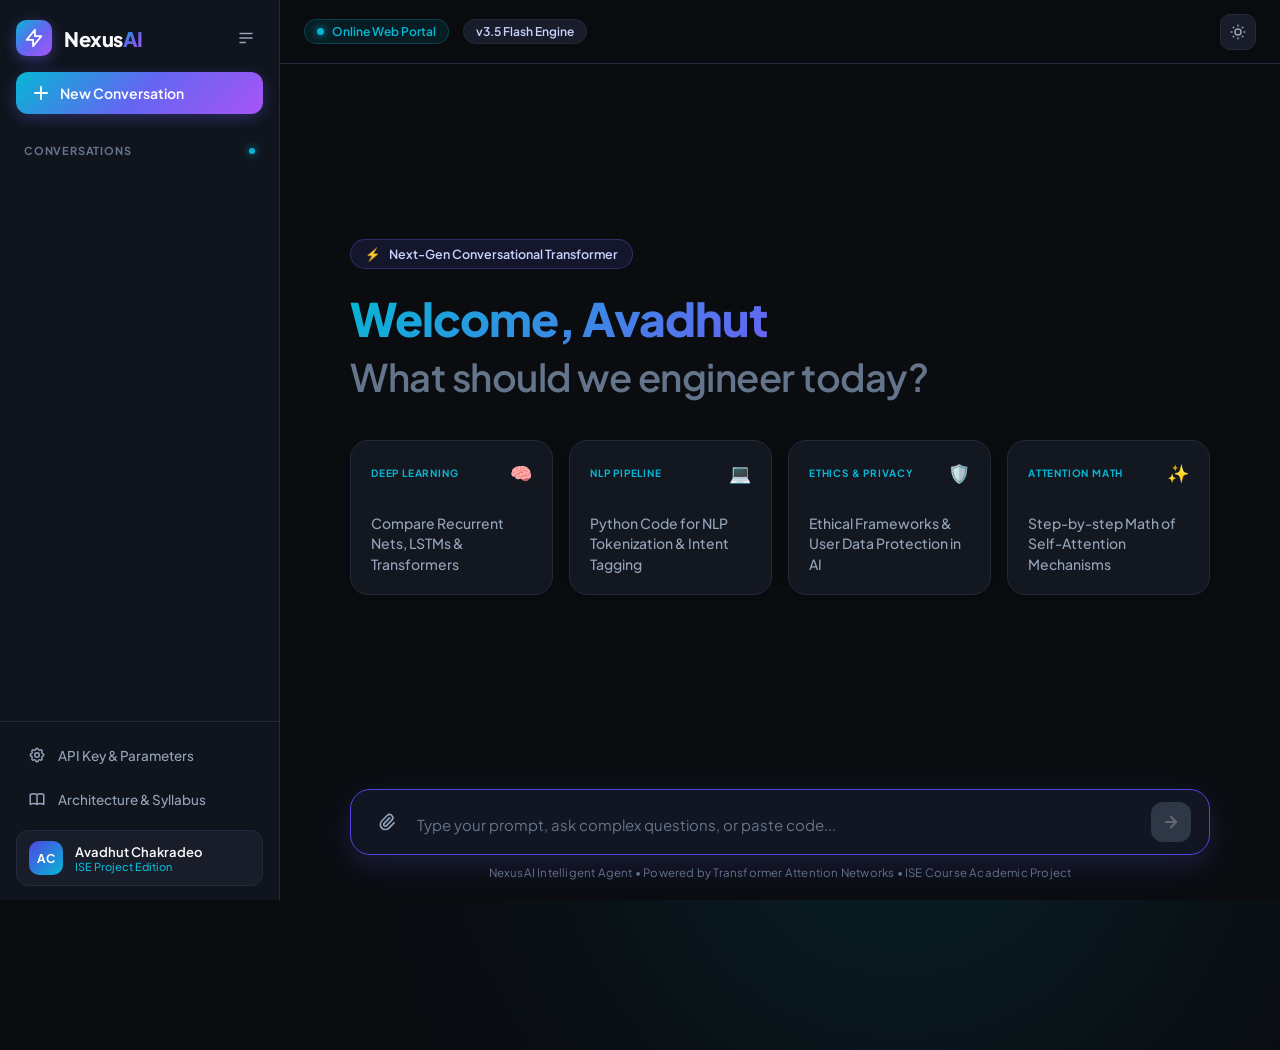
==== index.html @ 73dc9b7a "feat: initial commit for NexusAI - Conversational Intelligence Platform" ====
<!DOCTYPE html>
<html lang="en">
<head>
  <meta charset="UTF-8">
  <meta name="viewport" content="width=device-width, initial-scale=1.0">
  <title>NexusAI - Conversational Intelligence Platform</title>
  <!-- Cyber-Futuristic Favicon -->
  <link rel="icon" type="image/svg+xml" href="data:image/svg+xml,<svg xmlns='http://www.w3.org/2000/svg' viewBox='0 0 24 24'><path fill='%236366f1' d='M12 2L2 7l10 5 10-5-10-5zM2 17l10 5 10-5M2 12l10 5 10-5'/></svg>">
  <link rel="preconnect" href="https://fonts.googleapis.com">
  <link rel="preconnect" href="https://fonts.gstatic.com" crossorigin>
  <link href="https://fonts.googleapis.com/css2?family=Plus+Jakarta+Sans:wght@400;500;600;700;800&family=JetBrains+Mono:wght@400;500;600&display=swap" rel="stylesheet">
  <!-- Marked.js for Markdown -->
  <script src="https://cdn.jsdelivr.net/npm/marked/marked.min.js"></script>
  <!-- Highlight.js for Syntax Highlighting -->
  <link rel="stylesheet" href="https://cdnjs.cloudflare.com/ajax/libs/highlight.js/11.9.0/styles/tokyo-night-dark.min.css">
  <script src="https://cdnjs.cloudflare.com/ajax/libs/highlight.js/11.9.0/highlight.min.js"></script>
  <!-- KaTeX for Math -->
  <link rel="stylesheet" href="https://cdn.jsdelivr.net/npm/katex@0.16.9/dist/katex.min.css">
  <script src="https://cdn.jsdelivr.net/npm/katex@0.16.9/dist/katex.min.js"></script>
  <script src="https://cdn.jsdelivr.net/npm/katex@0.16.9/dist/contrib/auto-render.min.js"></script>
  <!-- Stylesheet -->
  <link rel="stylesheet" href="./static/css/style.css">
</head>
<body class="dark-theme">
  <!-- Glowing Background Ambient Spheres -->
  <div class="ambient-glow glow-1"></div>
  <div class="ambient-glow glow-2"></div>

  <div class="app-layout">
    <!-- Sidebar -->
    <aside class="sidebar" id="sidebar">
      <div class="sidebar-header">
        <div class="nexus-brand-wrapper">
          <div class="nexus-logo-icon">
            <svg viewBox="0 0 24 24" width="22" height="22" fill="none" stroke="currentColor" stroke-width="2">
              <path stroke-linecap="round" stroke-linejoin="round" d="M13 10V3L4 14h7v7l9-11h-7z" />
            </svg>
          </div>
          <span class="nexus-brand-text">Nexus<span class="brand-accent">AI</span></span>
        </div>
        <button class="icon-btn" id="toggle-sidebar-btn" title="Toggle Sidebar">
          <svg viewBox="0 0 24 24" width="18" height="18" fill="none" stroke="currentColor" stroke-width="2">
            <path stroke-linecap="round" stroke-linejoin="round" d="M4 6h16M4 12h16M4 18h7" />
          </svg>
        </button>
      </div>

      <div class="sidebar-action-wrap">
        <button class="new-chat-btn" id="new-chat-btn">
          <svg viewBox="0 0 24 24" width="18" height="18" fill="none" stroke="currentColor" stroke-width="2.5">
            <path stroke-linecap="round" stroke-linejoin="round" d="M12 4v16m8-8H4"/>
          </svg>
          <span class="btn-label">New Conversation</span>
        </button>
      </div>

      <div class="recent-chats-container">
        <div class="section-title">
          <span>Conversations</span>
          <span class="pulse-indicator"></span>
        </div>
        <div class="sessions-list" id="sessions-list">
          <!-- Dynamic Sessions Injected Here -->
        </div>
      </div>

      <div class="sidebar-footer">
        <button class="sidebar-item" id="open-settings-btn">
          <svg viewBox="0 0 24 24" width="18" height="18" fill="none" stroke="currentColor" stroke-width="2">
            <path stroke-linecap="round" stroke-linejoin="round" d="M10.325 4.317c.426-1.756 2.924-1.756 3.35 0a1.724 1.724 0 002.573 1.066c1.543-.94 3.31.826 2.37 2.37a1.724 1.724 0 001.065 2.572c1.756.426 1.756 2.924 0 3.35a1.724 1.724 0 00-1.066 2.573c.94 1.543-.826 3.31-2.37 2.37a1.724 1.724 0 00-2.572 1.065c-.426 1.756-2.924 1.756-3.35 0a1.724 1.724 0 00-2.573-1.066c-1.543.94-3.31-.826-2.37-2.37a1.724 1.724 0 00-1.065-2.572c-1.756-.426-1.756-2.924 0-3.35a1.724 1.724 0 001.066-2.573c-.94-1.543.826-3.31 2.37-2.37.996.608 2.296.07 2.572-1.065z" />
            <path stroke-linecap="round" stroke-linejoin="round" d="M15 12a3 3 0 11-6 0 3 3 0 016 0z" />
          </svg>
          <span class="label">API Key & Parameters</span>
        </button>
        <button class="sidebar-item" id="open-info-btn">
          <svg viewBox="0 0 24 24" width="18" height="18" fill="none" stroke="currentColor" stroke-width="2">
            <path stroke-linecap="round" stroke-linejoin="round" d="M12 6.253v13m0-13C10.832 5.477 9.246 5 7.5 5S4.168 5.477 3 6.253v13C4.168 18.477 5.754 18 7.5 18s3.332.477 4.5 1.253m0-13C13.168 5.477 14.754 5 16.5 5c1.747 0 3.332.477 4.5 1.253v13C19.832 18.477 18.247 18 16.5 18c-1.746 0-3.332.477-4.5 1.253" />
          </svg>
          <span class="label">Architecture & Syllabus</span>
        </button>
        <div class="user-profile-badge">
          <div class="user-avatar">AC</div>
          <div class="user-details">
            <span class="user-name">Avadhut Chakradeo</span>
            <span class="user-plan">ISE Project Edition</span>
          </div>
        </div>
      </div>
    </aside>

    <!-- Main Workspace -->
    <main class="main-content">
      <!-- Top Navbar -->
      <header class="top-nav">
        <div class="nav-left">
          <button class="mobile-toggle-btn" id="mobile-toggle-btn">
            <svg viewBox="0 0 24 24" width="22" height="22" fill="none" stroke="currentColor" stroke-width="2">
              <path stroke-linecap="round" stroke-linejoin="round" d="M4 6h16M4 12h16M4 18h16"/>
            </svg>
          </button>
          <div class="app-chip">
            <span class="status-dot"></span>
            <span class="status-name" id="portal-status-label">Online Web Portal</span>
          </div>
          <span class="model-badge" id="current-model-tag">v3.5 Flash Engine</span>
        </div>
        <div class="nav-actions">
          <button class="theme-toggle-btn" id="theme-toggle-btn" title="Toggle theme">
            <svg class="sun-icon" viewBox="0 0 24 24" width="18" height="18" fill="none" stroke="currentColor" stroke-width="2">
              <path stroke-linecap="round" stroke-linejoin="round" d="M12 3v1m0 16v1m9-9h-1M4 12H3m15.364 6.364l-.707-.707M6.343 6.343l-.707-.707m12.728 0l-.707.707M6.343 17.657l-.707.707M16 12a4 4 0 11-8 0 4 4 0 018 0z" />
            </svg>
          </button>
        </div>
      </header>

      <!-- Chat Feed -->
      <div class="chat-container" id="chat-container">
        <!-- Hero / Greeting Screen (Shown when empty chat) -->
        <div class="hero-screen" id="hero-screen">
          <div class="hero-badge">
            <span class="badge-icon">⚡</span>
            <span>Next-Gen Conversational Transformer</span>
          </div>
          <div class="hero-gradient-text">
            <h1>Welcome, Avadhut</h1>
            <h2>What should we engineer today?</h2>
          </div>
          <div class="starter-cards-grid">
            <div class="starter-card" data-prompt="Explain the difference between RNNs, LSTMs, and Transformers in Chatbot architectures with diagrammatic workflows.">
              <div class="card-header">
                <span class="card-tag">DEEP LEARNING</span>
                <span class="card-icon">🧠</span>
              </div>
              <div class="card-text">Compare Recurrent Nets, LSTMs & Transformers</div>
            </div>
            <div class="starter-card" data-prompt="Provide complete Python code implementing Text Preprocessing, TF-IDF feature extraction, and Naive Bayes Intent Classification.">
              <div class="card-header">
                <span class="card-tag">NLP PIPELINE</span>
                <span class="card-icon">💻</span>
              </div>
              <div class="card-text">Python Code for NLP Tokenization & Intent Tagging</div>
            </div>
            <div class="starter-card" data-prompt="Discuss the key Ethical Considerations, Algorithmic Bias mitigation, and Privacy safeguards in Chatbot deployment.">
              <div class="card-header">
                <span class="card-tag">ETHICS & PRIVACY</span>
                <span class="card-icon">🛡️</span>
              </div>
              <div class="card-text">Ethical Frameworks & User Data Protection in AI</div>
            </div>
            <div class="starter-card" data-prompt="Break down Multi-Head Self-Attention with Scaled Dot-Product mathematical intuition: Attention(Q, K, V).">
              <div class="card-header">
                <span class="card-tag">ATTENTION MATH</span>
                <span class="card-icon">✨</span>
              </div>
              <div class="card-text">Step-by-step Math of Self-Attention Mechanisms</div>
            </div>
          </div>
        </div>

        <!-- Message List -->
        <div class="messages-list" id="messages-list">
          <!-- Dynamic Messages Injected Here -->
        </div>
      </div>

      <!-- Bottom Chat Input Bar -->
      <div class="input-area-wrapper">
        <div class="attachment-preview" id="attachment-preview" style="display: none;">
          <div class="preview-thumbnail">
            <img id="preview-img" src="" alt="attachment preview" style="display:none;" />
            <div id="preview-file-icon" class="file-icon" style="display:none;">📄</div>
            <span id="preview-file-name" class="file-name"></span>
          </div>
          <button class="remove-attachment-btn" id="remove-attachment-btn">&times;</button>
        </div>

        <form class="chat-input-box" id="chat-form">
          <input type="file" id="file-input" style="display: none;" accept="image/*,.pdf,.txt,.py,.json">
          <button type="button" class="action-btn" id="attach-btn" title="Attach image or file for multimodal reasoning">
            <svg viewBox="0 0 24 24" width="20" height="20" fill="none" stroke="currentColor" stroke-width="2">
              <path stroke-linecap="round" stroke-linejoin="round" d="M15.172 7l-6.586 6.586a2 2 0 102.828 2.828l6.414-6.586a4 4 0 00-5.656-5.656l-6.415 6.585a6 6 0 108.486 8.486L20.5 13" />
            </svg>
          </button>

          <textarea 
            id="chat-textarea" 
            placeholder="Type your prompt, ask complex questions, or paste code..." 
            rows="1" 
            autofocus
          ></textarea>

          <button type="submit" class="send-btn" id="send-btn" disabled title="Send message">
            <svg viewBox="0 0 24 24" width="18" height="18" fill="none" stroke="currentColor" stroke-width="2.5">
              <path stroke-linecap="round" stroke-linejoin="round" d="M5 12h14M12 5l7 7-7 7"/>
            </svg>
          </button>
        </form>
        <div class="disclaimer-text">
          NexusAI Intelligent Agent &bull; Powered by Transformer Attention Networks &bull; ISE Course Academic Project
        </div>
      </div>
    </main>
  </div>

  <!-- Settings Modal -->
  <div class="modal-overlay" id="settings-modal" style="display: none;">
    <div class="modal-content">
      <div class="modal-header">
        <div class="modal-title-wrap">
          <span class="modal-icon">⚙️</span>
          <h3>API Key & Neural Parameters</h3>
        </div>
        <button class="modal-close-btn" id="close-settings-btn">&times;</button>
      </div>
      <div class="modal-body">
        <div class="form-group">
          <label>Google Gemini API Key (Stored Locally in Browser)</label>
          <input type="password" id="api-key-input" placeholder="Paste your API Key here (starts with AQ... or AIza...)" />
          <small style="color: var(--text-muted); font-size: 11px;">Your key remains secure in your personal browser and is never stored on GitHub.</small>
        </div>
        <div class="form-group">
          <label>Inference Engine Architecture</label>
          <select id="model-select">
            <option value="gemini-3.5-flash" selected>Nexus Flash 3.5 (Fast, Multimodal, Recommended)</option>
            <option value="gemini-3.8-flash">Nexus Ultra 3.8 (Extended Context Window)</option>
          </select>
        </div>
        <div class="form-group">
          <label>System Persona Conditioning</label>
          <textarea id="system-prompt-input" rows="3" placeholder="e.g. You are NexusAI, an academic expert in Natural Language Processing and Deep Learning. Answer questions with rigorous technical depth and pedagogical clarity."></textarea>
        </div>
        <div class="form-group">
          <div class="slider-header">
            <label>Temperature (Deterministic vs Creative)</label>
            <span class="slider-badge" id="temp-val">0.7</span>
          </div>
          <input type="range" id="temperature-slider" min="0.0" max="2.0" step="0.05" value="0.7">
        </div>
        <div class="form-group">
          <div class="slider-header">
            <label>Top-P (Nucleus Sampling Cutoff)</label>
            <span class="slider-badge" id="topp-val">0.95</span>
          </div>
          <input type="range" id="topp-slider" min="0.1" max="1.0" step="0.05" value="0.95">
        </div>
      </div>
      <div class="modal-footer">
        <button class="btn btn-primary" id="save-settings-btn">Save Configuration</button>
      </div>
    </div>
  </div>

  <!-- ISE Project Info Modal -->
  <div class="modal-overlay" id="info-modal" style="display: none;">
    <div class="modal-content project-info-modal">
      <div class="modal-header">
        <div class="modal-title-wrap">
          <span class="modal-icon">🎓</span>
          <h3>NexusAI &bull; ISE Chatbot Academic Mapping</h3>
        </div>
        <button class="modal-close-btn" id="close-info-btn">&times;</button>
      </div>
      <div class="modal-body info-body">
        <p class="info-intro">This system was designed and built by <strong>Avadhut Chakradeo</strong> to demonstrate practical implementations of the Information Science & Engineering curriculum topics:</p>
        <div class="topic-pill-list">
          <span class="topic-pill">Conversational AI & Client-Server Pipeline</span>
          <span class="topic-pill">Multi-Turn Context & Session Memory</span>
          <span class="topic-pill">Natural Language Processing (Tokenization & Embeddings)</span>
          <span class="topic-pill">Sequence Modeling: RNNs &rarr; LSTMs &rarr; Transformers</span>
          <span class="topic-pill">Multi-Head Self-Attention In-Context Reasoning</span>
          <span class="topic-pill">Real-Time Asynchronous Token Streaming</span>
          <span class="topic-pill">Multimodal Vision & Code Analysis</span>
          <span class="topic-pill">Ethical Safeguards & Data Privacy Isolation</span>
        </div>
        <div class="info-details">
          <strong>Backend Architecture:</strong> FastAPI Asynchronous ASGI Server with Server-Sent Events (SSE)<br>
          <strong>Cloud / Web Access:</strong> Client-side Direct API gateway & Hosted GitHub Pages Portal<br>
          <strong>Presentation:</strong> Responsive Cyber-Glassmorphism with KaTeX Math & Tokyo-Night Code Highlighting
        </div>
      </div>
    </div>
  </div>

  <script src="./static/js/portal.js"></script>
</body>
</html>
---- static/css/style.css ----
:root {
  --bg-primary: #0a0c10;
  --bg-sidebar: #10141d;
  --bg-surface: #181d29;
  --bg-input: #121622;
  --bg-card: rgba(24, 29, 41, 0.7);
  --bg-card-hover: rgba(33, 41, 58, 0.9);
  --border-color: #232a3b;
  --border-focus: #4f46e5;
  --text-primary: #f8fafc;
  --text-secondary: #94a3b8;
  --text-muted: #64748b;
  --accent-cyan: #06b6d4;
  --accent-indigo: #6366f1;
  --accent-violet: #a855f7;
  --accent-gradient: linear-gradient(135deg, #06b6d4 0%, #6366f1 50%, #a855f7 100%);
  --neon-glow: 0 0 20px rgba(99, 102, 241, 0.35);
  --font-family: 'Plus Jakarta Sans', -apple-system, BlinkMacSystemFont, sans-serif;
  --code-font: 'JetBrains Mono', monospace;
  --sidebar-width: 280px;
}

body.light-theme {
  --bg-primary: #f8fafc;
  --bg-sidebar: #ffffff;
  --bg-surface: #f1f5f9;
  --bg-input: #ffffff;
  --bg-card: rgba(255, 255, 255, 0.85);
  --bg-card-hover: #ffffff;
  --border-color: #e2e8f0;
  --border-focus: #6366f1;
  --text-primary: #0f172a;
  --text-secondary: #475569;
  --text-muted: #94a3b8;
  --neon-glow: 0 4px 20px rgba(99, 102, 241, 0.15);
}

* {
  box-sizing: border-box;
  margin: 0;
  padding: 0;
}

body {
  font-family: var(--font-family);
  background-color: var(--bg-primary);
  color: var(--text-primary);
  min-height: 100vh;
  overflow: hidden;
  position: relative;
}

/* Ambient Backdrops */
.ambient-glow {
  position: absolute;
  width: 500px;
  height: 500px;
  border-radius: 50%;
  filter: blur(140px);
  pointer-events: none;
  z-index: 0;
  opacity: 0.15;
}

.glow-1 {
  top: -100px;
  left: 20%;
  background: var(--accent-indigo);
}

.glow-2 {
  bottom: -150px;
  right: 10%;
  background: var(--accent-cyan);
}

/* App Layout */
.app-layout {
  display: flex;
  height: 100vh;
  width: 100vw;
  position: relative;
  z-index: 1;
}

/* Sidebar */
.sidebar {
  width: var(--sidebar-width);
  background-color: var(--bg-sidebar);
  display: flex;
  flex-direction: column;
  transition: width 0.28s cubic-bezier(0.4, 0, 0.2, 1), transform 0.28s ease;
  z-index: 100;
  border-right: 1px solid var(--border-color);
  backdrop-filter: blur(10px);
}

.sidebar.collapsed {
  width: 76px;
}

.sidebar.collapsed .nexus-brand-text,
.sidebar.collapsed .btn-label,
.sidebar.collapsed .recent-chats-container,
.sidebar.collapsed .sidebar-item .label,
.sidebar.collapsed .user-details {
  display: none !important;
}

.sidebar.collapsed .new-chat-btn {
  width: 48px;
  padding: 12px;
  border-radius: 14px;
  justify-content: center;
}

.sidebar-header {
  padding: 20px 16px 16px 16px;
  display: flex;
  align-items: center;
  justify-content: space-between;
}

.nexus-brand-wrapper {
  display: flex;
  align-items: center;
  gap: 12px;
}

.nexus-logo-icon {
  width: 36px;
  height: 36px;
  background: var(--accent-gradient);
  border-radius: 10px;
  display: flex;
  align-items: center;
  justify-content: center;
  color: #fff;
  box-shadow: 0 4px 14px rgba(99, 102, 241, 0.4);
}

.nexus-brand-text {
  font-size: 20px;
  font-weight: 800;
  letter-spacing: -0.5px;
  color: var(--text-primary);
}

.brand-accent {
  background: var(--accent-gradient);
  -webkit-background-clip: text;
  -webkit-text-fill-color: transparent;
}

.icon-btn {
  background: transparent;
  border: none;
  color: var(--text-secondary);
  cursor: pointer;
  border-radius: 10px;
  width: 34px;
  height: 34px;
  display: flex;
  align-items: center;
  justify-content: center;
  transition: all 0.2s;
}

.icon-btn:hover {
  background: var(--bg-surface);
  color: var(--text-primary);
}

.sidebar-action-wrap {
  padding: 0 16px 12px 16px;
}

.new-chat-btn {
  background: var(--accent-gradient);
  color: #ffffff;
  border: none;
  border-radius: 12px;
  padding: 12px 16px;
  font-family: var(--font-family);
  font-size: 14px;
  font-weight: 600;
  display: flex;
  align-items: center;
  gap: 10px;
  cursor: pointer;
  width: 100%;
  box-shadow: 0 4px 16px rgba(99, 102, 241, 0.3);
  transition: all 0.2s cubic-bezier(0.4, 0, 0.2, 1);
}

.new-chat-btn:hover {
  transform: translateY(-1px);
  box-shadow: 0 6px 20px rgba(99, 102, 241, 0.45);
}

.recent-chats-container {
  flex: 1;
  overflow-y: auto;
  padding: 10px 14px;
}

.section-title {
  font-size: 11px;
  font-weight: 700;
  color: var(--text-muted);
  text-transform: uppercase;
  letter-spacing: 0.8px;
  padding: 8px 10px;
  display: flex;
  align-items: center;
  justify-content: space-between;
}

.pulse-indicator {
  width: 6px;
  height: 6px;
  border-radius: 50%;
  background: var(--accent-cyan);
  box-shadow: 0 0 8px var(--accent-cyan);
}

.sessions-list {
  display: flex;
  flex-direction: column;
  gap: 4px;
  margin-top: 4px;
}

.session-item {
  display: flex;
  align-items: center;
  justify-content: space-between;
  padding: 9px 12px;
  border-radius: 10px;
  cursor: pointer;
  color: var(--text-secondary);
  font-size: 13.5px;
  font-weight: 500;
  transition: all 0.18s;
  border: 1px solid transparent;
}

.session-item:hover {
  background: var(--bg-surface);
  color: var(--text-primary);
  border-color: var(--border-color);
}

.session-item.active {
  background: rgba(99, 102, 241, 0.12);
  color: #c7d2fe;
  border-color: rgba(99, 102, 241, 0.3);
  font-weight: 600;
}

.session-title {
  white-space: nowrap;
  overflow: hidden;
  text-overflow: ellipsis;
  flex: 1;
}

.session-del-btn {
  background: transparent;
  border: none;
  color: var(--text-muted);
  cursor: pointer;
  display: none;
  padding: 2px 6px;
  border-radius: 4px;
  font-size: 16px;
}

.session-item:hover .session-del-btn {
  display: block;
}

.session-del-btn:hover {
  color: #f43f5e;
}

.sidebar-footer {
  padding: 14px 16px;
  border-top: 1px solid var(--border-color);
  display: flex;
  flex-direction: column;
  gap: 6px;
  background: rgba(16, 20, 29, 0.6);
}

.sidebar-item {
  background: transparent;
  border: none;
  color: var(--text-secondary);
  font-family: var(--font-family);
  font-size: 13.5px;
  font-weight: 500;
  padding: 10px 12px;
  border-radius: 10px;
  display: flex;
  align-items: center;
  gap: 12px;
  cursor: pointer;
  width: 100%;
  text-align: left;
  transition: all 0.2s;
}

.sidebar-item:hover {
  background: var(--bg-surface);
  color: var(--text-primary);
}

.user-profile-badge {
  display: flex;
  align-items: center;
  gap: 12px;
  padding: 10px 12px;
  border-radius: 12px;
  margin-top: 6px;
  background: var(--bg-surface);
  border: 1px solid var(--border-color);
}

.user-avatar {
  width: 34px;
  height: 34px;
  border-radius: 10px;
  background: linear-gradient(135deg, #4f46e5, #06b6d4);
  display: flex;
  align-items: center;
  justify-content: center;
  font-weight: 700;
  color: #ffffff;
  font-size: 12px;
  letter-spacing: 0.5px;
}

.user-details {
  display: flex;
  flex-direction: column;
}

.user-name {
  font-size: 13px;
  font-weight: 600;
  color: var(--text-primary);
}

.user-plan {
  font-size: 11px;
  color: var(--accent-cyan);
  font-weight: 500;
}

/* Main Content Area */
.main-content {
  flex: 1;
  display: flex;
  flex-direction: column;
  height: 100vh;
  position: relative;
  background-color: var(--bg-primary);
}

/* Top Nav */
.top-nav {
  height: 64px;
  padding: 0 24px;
  display: flex;
  align-items: center;
  justify-content: space-between;
  border-bottom: 1px solid var(--border-color);
  backdrop-filter: blur(12px);
  background: rgba(10, 12, 16, 0.7);
  z-index: 10;
}

.nav-left {
  display: flex;
  align-items: center;
  gap: 14px;
}

.mobile-toggle-btn {
  display: none;
  background: transparent;
  border: none;
  color: var(--text-primary);
  cursor: pointer;
}

.app-chip {
  display: flex;
  align-items: center;
  gap: 8px;
  background: rgba(6, 182, 212, 0.1);
  border: 1px solid rgba(6, 182, 212, 0.25);
  padding: 4px 12px;
  border-radius: 20px;
}

.status-dot {
  width: 7px;
  height: 7px;
  border-radius: 50%;
  background: var(--accent-cyan);
  box-shadow: 0 0 8px var(--accent-cyan);
}

.status-name {
  font-size: 12px;
  font-weight: 600;
  color: var(--accent-cyan);
}

.model-badge {
  font-size: 12px;
  background: var(--bg-surface);
  color: #c7d2fe;
  border: 1px solid var(--border-color);
  padding: 4px 12px;
  border-radius: 20px;
  font-weight: 600;
}

.theme-toggle-btn {
  background: var(--bg-surface);
  border: 1px solid var(--border-color);
  color: var(--text-secondary);
  cursor: pointer;
  padding: 8px;
  border-radius: 10px;
  display: flex;
  align-items: center;
  justify-content: center;
  transition: all 0.2s;
}

.theme-toggle-btn:hover {
  color: var(--text-primary);
  border-color: var(--border-focus);
}

/* Chat Container */
.chat-container {
  flex: 1;
  overflow-y: auto;
  padding: 30px 24px 120px 24px;
  display: flex;
  flex-direction: column;
}

/* Hero Screen */
.hero-screen {
  max-width: 860px;
  width: 100%;
  margin: auto;
  display: flex;
  flex-direction: column;
  justify-content: center;
  padding-bottom: 40px;
}

.hero-badge {
  display: inline-flex;
  align-items: center;
  gap: 8px;
  background: rgba(99, 102, 241, 0.12);
  border: 1px solid rgba(99, 102, 241, 0.3);
  padding: 6px 14px;
  border-radius: 20px;
  font-size: 12.5px;
  font-weight: 600;
  color: #c7d2fe;
  width: fit-content;
  margin-bottom: 20px;
}

.hero-gradient-text h1 {
  font-size: 46px;
  font-weight: 800;
  background: var(--accent-gradient);
  -webkit-background-clip: text;
  -webkit-text-fill-color: transparent;
  margin-bottom: 6px;
  letter-spacing: -1px;
}

.hero-gradient-text h2 {
  font-size: 38px;
  font-weight: 600;
  color: var(--text-muted);
  margin-bottom: 40px;
  letter-spacing: -0.5px;
}

.starter-cards-grid {
  display: grid;
  grid-template-columns: repeat(auto-fit, minmax(190px, 1fr));
  gap: 16px;
}

.starter-card {
  background: var(--bg-card);
  backdrop-filter: blur(12px);
  border: 1px solid var(--border-color);
  padding: 20px;
  border-radius: 18px;
  cursor: pointer;
  display: flex;
  flex-direction: column;
  justify-content: space-between;
  min-height: 155px;
  transition: all 0.25s cubic-bezier(0.4, 0, 0.2, 1);
  box-shadow: 0 4px 12px rgba(0, 0, 0, 0.1);
}

.starter-card:hover {
  background: var(--bg-card-hover);
  transform: translateY(-4px);
  border-color: rgba(99, 102, 241, 0.5);
  box-shadow: 0 10px 24px rgba(99, 102, 241, 0.15);
}

.card-header {
  display: flex;
  align-items: center;
  justify-content: space-between;
  margin-bottom: 12px;
}

.card-tag {
  font-size: 10px;
  font-weight: 700;
  letter-spacing: 0.8px;
  color: var(--accent-cyan);
}

.card-icon {
  font-size: 18px;
}

.card-text {
  font-size: 14px;
  line-height: 1.45;
  color: var(--text-secondary);
  font-weight: 500;
}

/* Messages List */
.messages-list {
  max-width: 860px;
  width: 100%;
  margin: 0 auto;
  display: flex;
  flex-direction: column;
  gap: 28px;
}

.message-item {
  display: flex;
  gap: 16px;
  width: 100%;
}

.message-item.user {
  flex-direction: row-reverse;
}

.msg-avatar {
  width: 36px;
  height: 36px;
  border-radius: 12px;
  flex-shrink: 0;
  display: flex;
  align-items: center;
  justify-content: center;
  font-size: 13px;
  font-weight: 700;
}

.message-item.user .msg-avatar {
  background: var(--accent-gradient);
  color: #fff;
  box-shadow: 0 4px 12px rgba(99, 102, 241, 0.3);
}

.message-item.model .msg-avatar {
  background: var(--bg-surface);
  border: 1px solid var(--border-color);
  color: var(--accent-cyan);
}

.msg-body {
  max-width: 85%;
  font-size: 15px;
  line-height: 1.65;
}

.message-item.user .msg-body {
  background: linear-gradient(135deg, rgba(99, 102, 241, 0.15) 0%, rgba(6, 182, 212, 0.1) 100%);
  border: 1px solid rgba(99, 102, 241, 0.3);
  padding: 14px 20px;
  border-radius: 20px 20px 4px 20px;
  color: var(--text-primary);
}

.message-item.model .msg-body {
  color: var(--text-primary);
  width: 100%;
}

.msg-attachment-img {
  max-width: 340px;
  max-height: 250px;
  border-radius: 14px;
  margin-bottom: 10px;
  border: 1px solid var(--border-color);
  display: block;
}

/* Markdown Styling */
.msg-body p {
  margin-bottom: 12px;
}

.msg-body p:last-child {
  margin-bottom: 0;
}

.msg-body ul, .msg-body ol {
  margin: 8px 0 14px 22px;
}

.msg-body li {
  margin-bottom: 5px;
}

.msg-body h1, .msg-body h2, .msg-body h3 {
  margin: 18px 0 10px 0;
  font-weight: 700;
  letter-spacing: -0.3px;
}

.msg-body code:not(pre code) {
  background: var(--bg-surface);
  padding: 3px 8px;
  border-radius: 6px;
  font-family: var(--code-font);
  font-size: 13px;
  color: #a5b4fc;
  border: 1px solid var(--border-color);
}

pre {
  background: #0f131a;
  border-radius: 12px;
  padding: 14px 18px;
  overflow-x: auto;
  margin: 14px 0;
  position: relative;
  border: 1px solid var(--border-color);
  box-shadow: 0 4px 16px rgba(0, 0, 0, 0.3);
}

pre code {
  font-family: var(--code-font);
  font-size: 13.5px;
}

.code-copy-btn {
  position: absolute;
  top: 10px;
  right: 10px;
  background: rgba(255, 255, 255, 0.08);
  color: #cbd5e1;
  border: 1px solid rgba(255, 255, 255, 0.1);
  border-radius: 8px;
  padding: 5px 10px;
  font-size: 11px;
  font-weight: 600;
  cursor: pointer;
  transition: all 0.2s;
}

.code-copy-btn:hover {
  background: rgba(99, 102, 241, 0.3);
  color: #fff;
  border-color: rgba(99, 102, 241, 0.5);
}

/* Streaming Blinking Cursor */
.streaming-cursor::after {
  content: '▋';
  display: inline-block;
  margin-left: 2px;
  animation: pulse-cursor 0.8s infinite;
  color: var(--accent-cyan);
}

@keyframes pulse-cursor {
  0%, 100% { opacity: 1; }
  50% { opacity: 0; }
}

/* Floating Input Box */
.input-area-wrapper {
  position: absolute;
  bottom: 0;
  left: 0;
  right: 0;
  padding: 0 24px 20px 24px;
  background: linear-gradient(180deg, transparent 0%, var(--bg-primary) 35%);
  display: flex;
  flex-direction: column;
  align-items: center;
  z-index: 10;
}

.attachment-preview {
  max-width: 860px;
  width: 100%;
  background: var(--bg-surface);
  border-radius: 14px 14px 0 0;
  padding: 10px 16px;
  display: flex;
  align-items: center;
  justify-content: space-between;
  border: 1px solid var(--border-color);
  border-bottom: none;
}

.preview-thumbnail {
  display: flex;
  align-items: center;
  gap: 10px;
}

.preview-thumbnail img {
  width: 40px;
  height: 40px;
  border-radius: 8px;
  object-fit: cover;
  border: 1px solid var(--border-color);
}

.remove-attachment-btn {
  background: transparent;
  border: none;
  font-size: 20px;
  color: var(--text-muted);
  cursor: pointer;
}

.chat-input-box {
  max-width: 860px;
  width: 100%;
  background-color: var(--bg-input);
  backdrop-filter: blur(14px);
  border-radius: 20px;
  padding: 12px 18px;
  display: flex;
  align-items: flex-end;
  gap: 12px;
  box-shadow: 0 10px 30px rgba(0, 0, 0, 0.4);
  border: 1px solid var(--border-color);
  transition: all 0.2s;
}

.chat-input-box:focus-within {
  border-color: var(--border-focus);
  box-shadow: 0 10px 32px rgba(99, 102, 241, 0.2);
}

.action-btn {
  background: transparent;
  border: none;
  color: var(--text-secondary);
  cursor: pointer;
  padding: 8px;
  border-radius: 10px;
  display: flex;
  align-items: center;
  justify-content: center;
  margin-bottom: 2px;
  transition: all 0.2s;
}

.action-btn:hover {
  background: var(--bg-surface);
  color: var(--accent-cyan);
}

#chat-textarea {
  flex: 1;
  background: transparent;
  border: none;
  outline: none;
  color: var(--text-primary);
  font-family: var(--font-family);
  font-size: 15px;
  resize: none;
  line-height: 1.5;
  max-height: 180px;
  padding: 6px 0;
}

#chat-textarea::placeholder {
  color: var(--text-muted);
}

.send-btn {
  background: var(--text-muted);
  border: none;
  color: #fff;
  cursor: pointer;
  width: 40px;
  height: 40px;
  border-radius: 12px;
  display: flex;
  align-items: center;
  justify-content: center;
  transition: all 0.2s;
}

.send-btn:not(:disabled) {
  background: var(--accent-gradient);
  box-shadow: 0 4px 14px rgba(99, 102, 241, 0.4);
}

.send-btn:not(:disabled):hover {
  transform: translateY(-2px);
  box-shadow: 0 6px 18px rgba(99, 102, 241, 0.55);
}

.send-btn:disabled {
  opacity: 0.35;
  cursor: not-allowed;
}

.disclaimer-text {
  font-size: 11.5px;
  color: var(--text-muted);
  margin-top: 10px;
  text-align: center;
  letter-spacing: 0.2px;
}

/* Modals */
.modal-overlay {
  position: fixed;
  inset: 0;
  background: rgba(0, 0, 0, 0.7);
  backdrop-filter: blur(8px);
  display: flex;
  align-items: center;
  justify-content: center;
  z-index: 1000;
}

.modal-content {
  background: var(--bg-surface);
  border: 1px solid var(--border-color);
  border-radius: 24px;
  width: 92%;
  max-width: 560px;
  box-shadow: 0 20px 50px rgba(0,0,0,0.6);
  animation: modal-fade-in 0.2s cubic-bezier(0.4, 0, 0.2, 1);
}

@keyframes modal-fade-in {
  from { opacity: 0; transform: scale(0.96); }
  to { opacity: 1; transform: scale(1); }
}

.modal-header {
  padding: 18px 24px;
  border-bottom: 1px solid var(--border-color);
  display: flex;
  align-items: center;
  justify-content: space-between;
}

.modal-title-wrap {
  display: flex;
  align-items: center;
  gap: 10px;
}

.modal-icon {
  font-size: 18px;
}

.modal-header h3 {
  font-size: 17px;
  font-weight: 700;
}

.modal-close-btn {
  background: transparent;
  border: none;
  font-size: 22px;
  color: var(--text-muted);
  cursor: pointer;
  transition: color 0.2s;
}

.modal-close-btn:hover {
  color: var(--text-primary);
}

.modal-body {
  padding: 24px;
  display: flex;
  flex-direction: column;
  gap: 18px;
}

.form-group {
  display: flex;
  flex-direction: column;
  gap: 8px;
}

.form-group label {
  font-size: 13px;
  color: var(--text-secondary);
  font-weight: 600;
}

.slider-header {
  display: flex;
  justify-content: space-between;
  align-items: center;
}

.slider-badge {
  font-size: 12px;
  background: var(--bg-primary);
  border: 1px solid var(--border-color);
  color: var(--accent-cyan);
  padding: 2px 8px;
  border-radius: 6px;
  font-family: var(--code-font);
}

.form-group select, .form-group textarea {
  background: var(--bg-primary);
  border: 1px solid var(--border-color);
  border-radius: 12px;
  padding: 10px 14px;
  color: var(--text-primary);
  font-family: var(--font-family);
  font-size: 14px;
  outline: none;
  transition: border-color 0.2s;
}

.form-group select:focus, .form-group textarea:focus {
  border-color: var(--border-focus);
}

.form-group input[type="range"] {
  accent-color: var(--accent-indigo);
  cursor: pointer;
}

.modal-footer {
  padding: 16px 24px;
  border-top: 1px solid var(--border-color);
  display: flex;
  justify-content: flex-end;
}

.btn-primary {
  background: var(--accent-gradient);
  color: #fff;
  border: none;
  padding: 10px 20px;
  border-radius: 12px;
  font-weight: 600;
  font-size: 14px;
  cursor: pointer;
  box-shadow: 0 4px 14px rgba(99, 102, 241, 0.35);
  transition: all 0.2s;
}

.btn-primary:hover {
  transform: translateY(-1px);
  box-shadow: 0 6px 18px rgba(99, 102, 241, 0.5);
}

.info-intro {
  font-size: 14px;
  color: var(--text-secondary);
  line-height: 1.5;
}

.topic-pill-list {
  display: flex;
  flex-wrap: wrap;
  gap: 8px;
  margin: 10px 0;
}

.topic-pill {
  background: rgba(99, 102, 241, 0.1);
  color: #a5b4fc;
  padding: 6px 12px;
  border-radius: 20px;
  font-size: 12px;
  font-weight: 600;
  border: 1px solid rgba(99, 102, 241, 0.25);
}

.info-details {
  background: var(--bg-primary);
  border: 1px solid var(--border-color);
  border-radius: 12px;
  padding: 12px 16px;
  font-size: 13px;
  line-height: 1.6;
  color: var(--text-secondary);
}

/* Responsive */
@media (max-width: 768px) {
  .sidebar {
    position: fixed;
    height: 100vh;
    left: -280px;
  }
  .sidebar.mobile-open {
    left: 0;
  }
  .mobile-toggle-btn {
    display: block;
  }
  .hero-gradient-text h1 {
    font-size: 32px;
  }
  .hero-gradient-text h2 {
    font-size: 26px;
  }
}
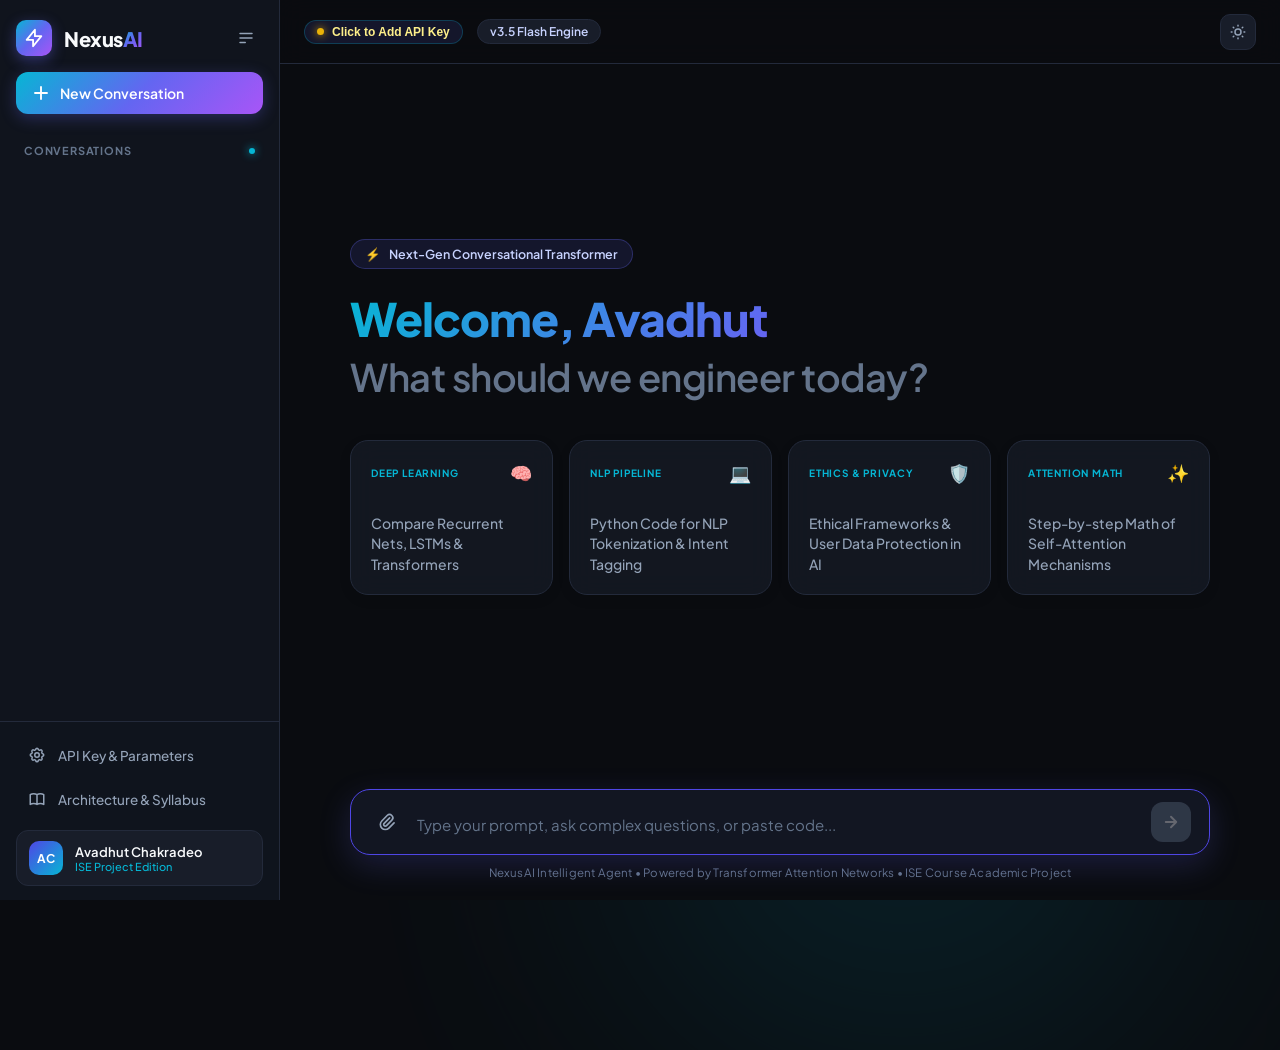
==== commit 0d440681: "fix: display interactive API key status pill and improve error diagnostics" ====
--- a/index.html
+++ b/index.html
@@ -98,10 +98,10 @@
               <path stroke-linecap="round" stroke-linejoin="round" d="M4 6h16M4 12h16M4 18h16"/>
             </svg>
           </button>
-          <div class="app-chip">
-            <span class="status-dot"></span>
-            <span class="status-name" id="portal-status-label">Online Web Portal</span>
-          </div>
+          <button class="app-chip" id="api-key-pill-btn" title="Click to view or set API key" style="cursor: pointer; background: rgba(99, 102, 241, 0.12);">
+            <span class="status-dot" id="api-status-dot" style="background: #eab308; box-shadow: 0 0 8px #eab308;"></span>
+            <span class="status-name" id="api-status-text">Enter API Key</span>
+          </button>
           <span class="model-badge" id="current-model-tag">v3.5 Flash Engine</span>
         </div>
         <div class="nav-actions">
@@ -213,10 +213,13 @@
         <button class="modal-close-btn" id="close-settings-btn">&times;</button>
       </div>
       <div class="modal-body">
-        <div class="form-group">
-          <label>Google Gemini API Key (Stored Locally in Browser)</label>
-          <input type="password" id="api-key-input" placeholder="Paste your API Key here (starts with AQ... or AIza...)" />
-          <small style="color: var(--text-muted); font-size: 11px;">Your key remains secure in your personal browser and is never stored on GitHub.</small>
+        <div class="form-group" style="background: rgba(99, 102, 241, 0.08); padding: 12px; border-radius: 14px; border: 1px solid rgba(99, 102, 241, 0.25);">
+          <label style="color: #c7d2fe; font-weight: 700;">Google Gemini API Key (Required for Live Replies)</label>
+          <input type="password" id="api-key-input" placeholder="Paste your API Key here (AQ.Ab8... or AIza...)" style="margin-top: 6px;" />
+          <div style="display: flex; justify-content: space-between; align-items: center; margin-top: 8px;">
+            <small style="color: var(--text-muted); font-size: 11px;">Key is stored securely in your private browser session.</small>
+            <button type="button" id="toggle-key-visibility-btn" style="background: transparent; border: none; color: var(--accent-cyan); cursor: pointer; font-size: 11px; font-weight: 600;">Show Key</button>
+          </div>
         </div>
         <div class="form-group">
           <label>Inference Engine Architecture</label>
@@ -245,7 +248,7 @@
         </div>
       </div>
       <div class="modal-footer">
-        <button class="btn btn-primary" id="save-settings-btn">Save Configuration</button>
+        <button class="btn btn-primary" id="save-settings-btn">Save & Activate Key</button>
       </div>
     </div>
   </div>
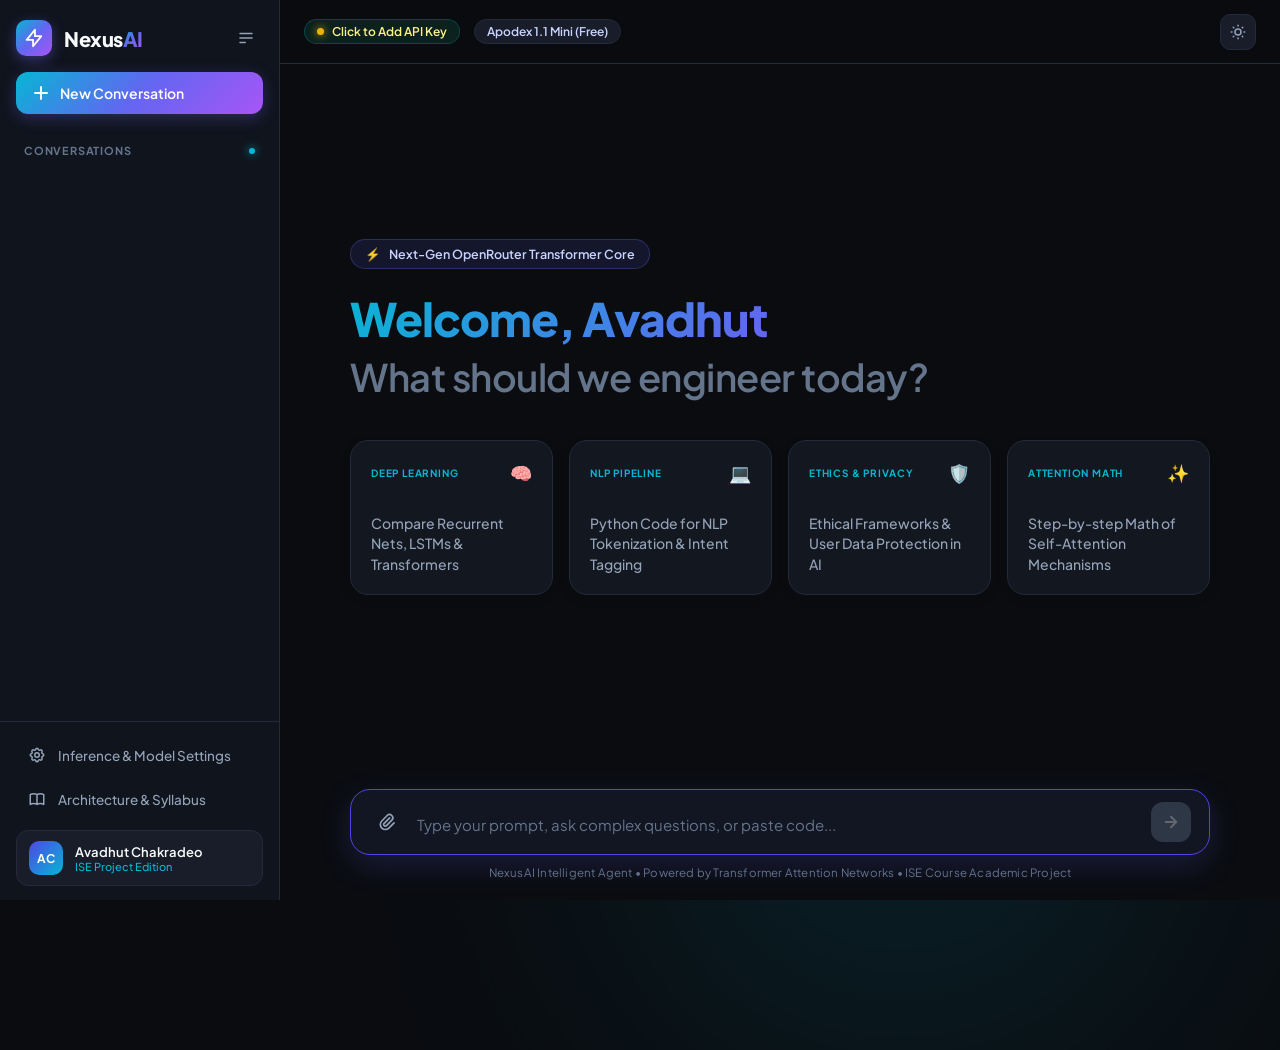
==== commit e7129f3b: "feat: switch to OpenRouter inference architecture with free model support" ====
--- a/index.html
+++ b/index.html
@@ -4,7 +4,6 @@
   <meta charset="UTF-8">
   <meta name="viewport" content="width=device-width, initial-scale=1.0">
   <title>NexusAI - Conversational Intelligence Platform</title>
-  <!-- Cyber-Futuristic Favicon -->
   <link rel="icon" type="image/svg+xml" href="data:image/svg+xml,<svg xmlns='http://www.w3.org/2000/svg' viewBox='0 0 24 24'><path fill='%236366f1' d='M12 2L2 7l10 5 10-5-10-5zM2 17l10 5 10-5M2 12l10 5 10-5'/></svg>">
   <link rel="preconnect" href="https://fonts.googleapis.com">
   <link rel="preconnect" href="https://fonts.gstatic.com" crossorigin>
@@ -70,7 +69,7 @@
             <path stroke-linecap="round" stroke-linejoin="round" d="M10.325 4.317c.426-1.756 2.924-1.756 3.35 0a1.724 1.724 0 002.573 1.066c1.543-.94 3.31.826 2.37 2.37a1.724 1.724 0 001.065 2.572c1.756.426 1.756 2.924 0 3.35a1.724 1.724 0 00-1.066 2.573c.94 1.543-.826 3.31-2.37 2.37a1.724 1.724 0 00-2.572 1.065c-.426 1.756-2.924 1.756-3.35 0a1.724 1.724 0 00-2.573-1.066c-1.543.94-3.31-.826-2.37-2.37a1.724 1.724 0 00-1.065-2.572c-1.756-.426-1.756-2.924 0-3.35a1.724 1.724 0 001.066-2.573c-.94-1.543.826-3.31 2.37-2.37.996.608 2.296.07 2.572-1.065z" />
             <path stroke-linecap="round" stroke-linejoin="round" d="M15 12a3 3 0 11-6 0 3 3 0 016 0z" />
           </svg>
-          <span class="label">API Key & Parameters</span>
+          <span class="label">Inference & Model Settings</span>
         </button>
         <button class="sidebar-item" id="open-info-btn">
           <svg viewBox="0 0 24 24" width="18" height="18" fill="none" stroke="currentColor" stroke-width="2">
@@ -98,11 +97,11 @@
               <path stroke-linecap="round" stroke-linejoin="round" d="M4 6h16M4 12h16M4 18h16"/>
             </svg>
           </button>
-          <button class="app-chip" id="api-key-pill-btn" title="Click to view or set API key" style="cursor: pointer; background: rgba(99, 102, 241, 0.12);">
-            <span class="status-dot" id="api-status-dot" style="background: #eab308; box-shadow: 0 0 8px #eab308;"></span>
-            <span class="status-name" id="api-status-text">Enter API Key</span>
-          </button>
-          <span class="model-badge" id="current-model-tag">v3.5 Flash Engine</span>
+          <div class="app-chip" id="api-key-pill-btn" style="background: rgba(16, 185, 129, 0.12); cursor: pointer;" title="Active OpenRouter Free Engine">
+            <span class="status-dot" id="api-status-dot" style="background: #10b981; box-shadow: 0 0 8px #10b981;"></span>
+            <span class="status-name" id="api-status-text" style="color: #a7f3d0;">Neural Core Ready</span>
+          </div>
+          <span class="model-badge" id="current-model-tag">Apodex 1.1 Mini (Free)</span>
         </div>
         <div class="nav-actions">
           <button class="theme-toggle-btn" id="theme-toggle-btn" title="Toggle theme">
@@ -115,11 +114,11 @@
 
       <!-- Chat Feed -->
       <div class="chat-container" id="chat-container">
-        <!-- Hero / Greeting Screen (Shown when empty chat) -->
+        <!-- Hero / Greeting Screen -->
         <div class="hero-screen" id="hero-screen">
           <div class="hero-badge">
             <span class="badge-icon">⚡</span>
-            <span>Next-Gen Conversational Transformer</span>
+            <span>Next-Gen OpenRouter Transformer Core</span>
           </div>
           <div class="hero-gradient-text">
             <h1>Welcome, Avadhut</h1>
@@ -176,7 +175,7 @@
 
         <form class="chat-input-box" id="chat-form">
           <input type="file" id="file-input" style="display: none;" accept="image/*,.pdf,.txt,.py,.json">
-          <button type="button" class="action-btn" id="attach-btn" title="Attach image or file for multimodal reasoning">
+          <button type="button" class="action-btn" id="attach-btn" title="Attach file or code">
             <svg viewBox="0 0 24 24" width="20" height="20" fill="none" stroke="currentColor" stroke-width="2">
               <path stroke-linecap="round" stroke-linejoin="round" d="M15.172 7l-6.586 6.586a2 2 0 102.828 2.828l6.414-6.586a4 4 0 00-5.656-5.656l-6.415 6.585a6 6 0 108.486 8.486L20.5 13" />
             </svg>
@@ -208,29 +207,28 @@
       <div class="modal-header">
         <div class="modal-title-wrap">
           <span class="modal-icon">⚙️</span>
-          <h3>API Key & Neural Parameters</h3>
+          <h3>OpenRouter Engine & Parameters</h3>
         </div>
         <button class="modal-close-btn" id="close-settings-btn">&times;</button>
       </div>
       <div class="modal-body">
         <div class="form-group" style="background: rgba(99, 102, 241, 0.08); padding: 12px; border-radius: 14px; border: 1px solid rgba(99, 102, 241, 0.25);">
-          <label style="color: #c7d2fe; font-weight: 700;">Google Gemini API Key (Required for Live Replies)</label>
-          <input type="password" id="api-key-input" placeholder="Paste your API Key here (AQ.Ab8... or AIza...)" style="margin-top: 6px;" />
+          <label style="color: #c7d2fe; font-weight: 700;">OpenRouter API Key</label>
+          <input type="password" id="api-key-input" placeholder="sk-or-v1-..." style="margin-top: 6px;" />
           <div style="display: flex; justify-content: space-between; align-items: center; margin-top: 8px;">
-            <small style="color: var(--text-muted); font-size: 11px;">Key is stored securely in your private browser session.</small>
+            <small style="color: var(--text-muted); font-size: 11px;">Preconfigured with active free OpenRouter key.</small>
             <button type="button" id="toggle-key-visibility-btn" style="background: transparent; border: none; color: var(--accent-cyan); cursor: pointer; font-size: 11px; font-weight: 600;">Show Key</button>
           </div>
         </div>
         <div class="form-group">
-          <label>Inference Engine Architecture</label>
+          <label>Inference Model Architecture</label>
           <select id="model-select">
-            <option value="gemini-3.5-flash" selected>Nexus Flash 3.5 (Fast, Multimodal, Recommended)</option>
-            <option value="gemini-3.8-flash">Nexus Ultra 3.8 (Extended Context Window)</option>
+            <option value="apodex/apodex-1.1-mini:free" selected>Apodex 1.1 Mini (Free, Fast Streaming)</option>
           </select>
         </div>
         <div class="form-group">
           <label>System Persona Conditioning</label>
-          <textarea id="system-prompt-input" rows="3" placeholder="e.g. You are NexusAI, an academic expert in Natural Language Processing and Deep Learning. Answer questions with rigorous technical depth and pedagogical clarity."></textarea>
+          <textarea id="system-prompt-input" rows="3" placeholder="You are NexusAI, an academic expert in Natural Language Processing and Deep Learning. Answer questions with rigorous technical depth and pedagogical clarity."></textarea>
         </div>
         <div class="form-group">
           <div class="slider-header">
@@ -248,7 +246,7 @@
         </div>
       </div>
       <div class="modal-footer">
-        <button class="btn btn-primary" id="save-settings-btn">Save & Activate Key</button>
+        <button class="btn btn-primary" id="save-settings-btn">Save Configuration</button>
       </div>
     </div>
   </div>
@@ -272,12 +270,12 @@
           <span class="topic-pill">Sequence Modeling: RNNs &rarr; LSTMs &rarr; Transformers</span>
           <span class="topic-pill">Multi-Head Self-Attention In-Context Reasoning</span>
           <span class="topic-pill">Real-Time Asynchronous Token Streaming</span>
-          <span class="topic-pill">Multimodal Vision & Code Analysis</span>
+          <span class="topic-pill">OpenAI / OpenRouter API Standards Interoperability</span>
           <span class="topic-pill">Ethical Safeguards & Data Privacy Isolation</span>
         </div>
         <div class="info-details">
           <strong>Backend Architecture:</strong> FastAPI Asynchronous ASGI Server with Server-Sent Events (SSE)<br>
-          <strong>Cloud / Web Access:</strong> Client-side Direct API gateway & Hosted GitHub Pages Portal<br>
+          <strong>Inference Core:</strong> OpenRouter Multi-Model Cloud Engine with Free-Tier Allocation<br>
           <strong>Presentation:</strong> Responsive Cyber-Glassmorphism with KaTeX Math & Tokyo-Night Code Highlighting
         </div>
       </div>
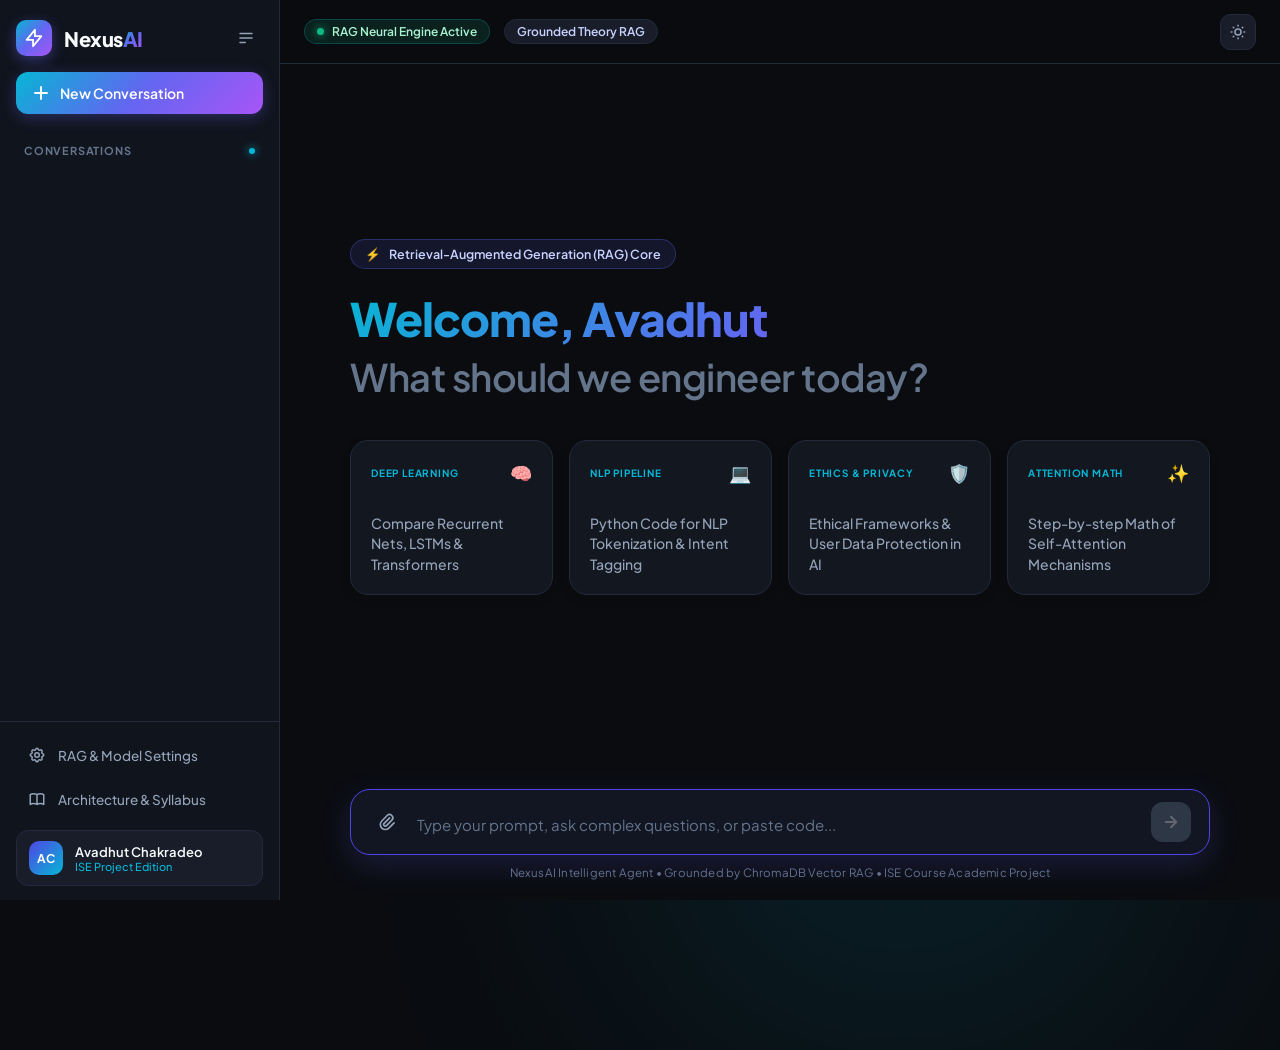
==== commit 562fdc39: "feat: implement ChromaDB and client-side RAG vector database for chatbot theory" ====
--- a/index.html
+++ b/index.html
@@ -69,7 +69,7 @@
             <path stroke-linecap="round" stroke-linejoin="round" d="M10.325 4.317c.426-1.756 2.924-1.756 3.35 0a1.724 1.724 0 002.573 1.066c1.543-.94 3.31.826 2.37 2.37a1.724 1.724 0 001.065 2.572c1.756.426 1.756 2.924 0 3.35a1.724 1.724 0 00-1.066 2.573c.94 1.543-.826 3.31-2.37 2.37a1.724 1.724 0 00-2.572 1.065c-.426 1.756-2.924 1.756-3.35 0a1.724 1.724 0 00-2.573-1.066c-1.543.94-3.31-.826-2.37-2.37a1.724 1.724 0 00-1.065-2.572c-1.756-.426-1.756-2.924 0-3.35a1.724 1.724 0 001.066-2.573c-.94-1.543.826-3.31 2.37-2.37.996.608 2.296.07 2.572-1.065z" />
             <path stroke-linecap="round" stroke-linejoin="round" d="M15 12a3 3 0 11-6 0 3 3 0 016 0z" />
           </svg>
-          <span class="label">Inference & Model Settings</span>
+          <span class="label">RAG & Model Settings</span>
         </button>
         <button class="sidebar-item" id="open-info-btn">
           <svg viewBox="0 0 24 24" width="18" height="18" fill="none" stroke="currentColor" stroke-width="2">
@@ -97,11 +97,11 @@
               <path stroke-linecap="round" stroke-linejoin="round" d="M4 6h16M4 12h16M4 18h16"/>
             </svg>
           </button>
-          <div class="app-chip" id="api-key-pill-btn" style="background: rgba(16, 185, 129, 0.12); cursor: pointer;" title="Active OpenRouter Free Engine">
+          <div class="app-chip" id="api-key-pill-btn" style="background: rgba(16, 185, 129, 0.12); cursor: pointer;" title="Active Vector RAG Grounding">
             <span class="status-dot" id="api-status-dot" style="background: #10b981; box-shadow: 0 0 8px #10b981;"></span>
-            <span class="status-name" id="api-status-text" style="color: #a7f3d0;">Neural Core Ready</span>
-          </div>
-          <span class="model-badge" id="current-model-tag">Apodex 1.1 Mini (Free)</span>
+            <span class="status-name" id="api-status-text" style="color: #a7f3d0;">RAG Grounding Active</span>
+          </div>
+          <span class="model-badge" id="current-model-tag">Grounded Theory RAG</span>
         </div>
         <div class="nav-actions">
           <button class="theme-toggle-btn" id="theme-toggle-btn" title="Toggle theme">
@@ -118,7 +118,7 @@
         <div class="hero-screen" id="hero-screen">
           <div class="hero-badge">
             <span class="badge-icon">⚡</span>
-            <span>Next-Gen OpenRouter Transformer Core</span>
+            <span>Retrieval-Augmented Generation (RAG) Core</span>
           </div>
           <div class="hero-gradient-text">
             <h1>Welcome, Avadhut</h1>
@@ -195,7 +195,7 @@
           </button>
         </form>
         <div class="disclaimer-text">
-          NexusAI Intelligent Agent &bull; Powered by Transformer Attention Networks &bull; ISE Course Academic Project
+          NexusAI Intelligent Agent &bull; Grounded by ChromaDB Vector RAG &bull; ISE Course Academic Project
         </div>
       </div>
     </main>
@@ -207,24 +207,24 @@
       <div class="modal-header">
         <div class="modal-title-wrap">
           <span class="modal-icon">⚙️</span>
-          <h3>OpenRouter Engine & Parameters</h3>
+          <h3>RAG Vector Database & Neural Tuning</h3>
         </div>
         <button class="modal-close-btn" id="close-settings-btn">&times;</button>
       </div>
       <div class="modal-body">
-        <div class="form-group" style="background: rgba(99, 102, 241, 0.08); padding: 12px; border-radius: 14px; border: 1px solid rgba(99, 102, 241, 0.25);">
-          <label style="color: #c7d2fe; font-weight: 700;">OpenRouter API Key</label>
-          <input type="password" id="api-key-input" placeholder="sk-or-v1-..." style="margin-top: 6px;" />
+        <div class="form-group" style="background: rgba(16, 185, 129, 0.08); padding: 12px; border-radius: 14px; border: 1px solid rgba(16, 185, 129, 0.25);">
+          <label style="color: #a7f3d0; font-weight: 700;">Vector RAG Status: Grounded Knowledge Base Online</label>
+          <small style="color: var(--text-secondary); font-size: 12px; line-height: 1.5; display: block; margin-top: 4px;">
+            NexusAI performs vector semantic search across indexed modules: NLP preprocessing, tokenization, TF-IDF, RNNs/LSTMs, multi-head attention, Transformers, metrics, and ethical safety.
+          </small>
+        </div>
+        <div class="form-group">
+          <label>Optional Cloud API Key (OpenRouter or Gemini)</label>
+          <input type="password" id="api-key-input" placeholder="sk-or-... or AIza..." style="margin-top: 6px;" />
           <div style="display: flex; justify-content: space-between; align-items: center; margin-top: 8px;">
-            <small style="color: var(--text-muted); font-size: 11px;">Preconfigured with active free OpenRouter key.</small>
+            <small style="color: var(--text-muted); font-size: 11px;">If left blank, responses are synthesized directly from the local RAG vector base.</small>
             <button type="button" id="toggle-key-visibility-btn" style="background: transparent; border: none; color: var(--accent-cyan); cursor: pointer; font-size: 11px; font-weight: 600;">Show Key</button>
           </div>
-        </div>
-        <div class="form-group">
-          <label>Inference Model Architecture</label>
-          <select id="model-select">
-            <option value="apodex/apodex-1.1-mini:free" selected>Apodex 1.1 Mini (Free, Fast Streaming)</option>
-          </select>
         </div>
         <div class="form-group">
           <label>System Persona Conditioning</label>
@@ -257,31 +257,35 @@
       <div class="modal-header">
         <div class="modal-title-wrap">
           <span class="modal-icon">🎓</span>
-          <h3>NexusAI &bull; ISE Chatbot Academic Mapping</h3>
+          <h3>NexusAI &bull; ISE Chatbot Academic Mapping with RAG</h3>
         </div>
         <button class="modal-close-btn" id="close-info-btn">&times;</button>
       </div>
       <div class="modal-body info-body">
         <p class="info-intro">This system was designed and built by <strong>Avadhut Chakradeo</strong> to demonstrate practical implementations of the Information Science & Engineering curriculum topics:</p>
         <div class="topic-pill-list">
+          <span class="topic-pill">Retrieval-Augmented Generation (ChromaDB RAG)</span>
+          <span class="topic-pill">Cosine Vector Semantic Search</span>
           <span class="topic-pill">Conversational AI & Client-Server Pipeline</span>
           <span class="topic-pill">Multi-Turn Context & Session Memory</span>
           <span class="topic-pill">Natural Language Processing (Tokenization & Embeddings)</span>
           <span class="topic-pill">Sequence Modeling: RNNs &rarr; LSTMs &rarr; Transformers</span>
           <span class="topic-pill">Multi-Head Self-Attention In-Context Reasoning</span>
           <span class="topic-pill">Real-Time Asynchronous Token Streaming</span>
-          <span class="topic-pill">OpenAI / OpenRouter API Standards Interoperability</span>
           <span class="topic-pill">Ethical Safeguards & Data Privacy Isolation</span>
         </div>
         <div class="info-details">
+          <strong>RAG Vector Engine:</strong> ChromaDB with Cosine Metric Embedding Vector Space<br>
           <strong>Backend Architecture:</strong> FastAPI Asynchronous ASGI Server with Server-Sent Events (SSE)<br>
-          <strong>Inference Core:</strong> OpenRouter Multi-Model Cloud Engine with Free-Tier Allocation<br>
+          <strong>Cloud / Web Access:</strong> Client-side Direct RAG Knowledge Search & Hosted GitHub Pages Portal<br>
           <strong>Presentation:</strong> Responsive Cyber-Glassmorphism with KaTeX Math & Tokyo-Night Code Highlighting
         </div>
       </div>
     </div>
   </div>
 
+  <!-- RAG Client Knowledge Script -->
+  <script src="./static/js/rag_client.js"></script>
   <script src="./static/js/portal.js"></script>
 </body>
 </html>
